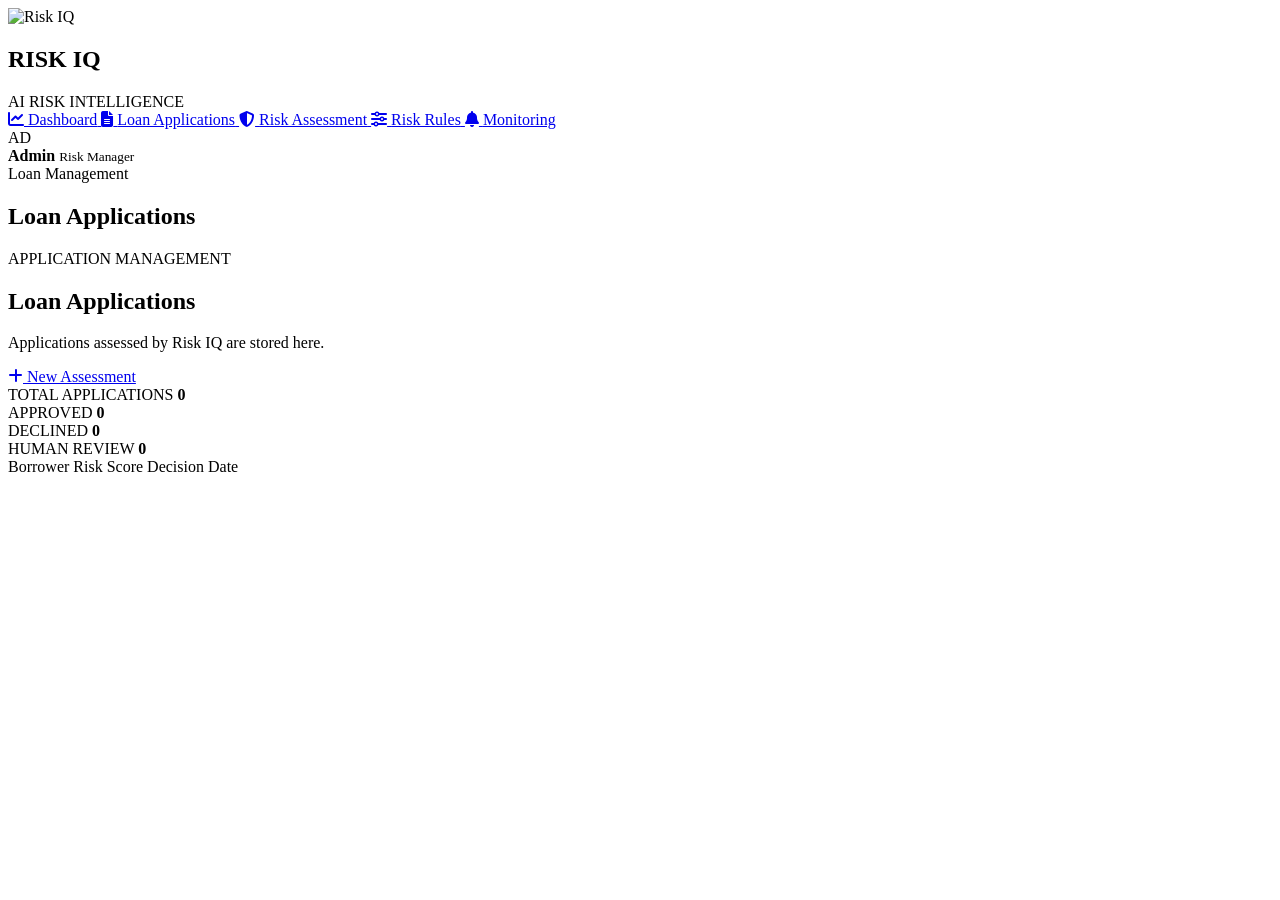
==== loan-applications.html @ 0416741c "Add loan applications HTML page" ====
<!DOCTYPE html>
<html lang="en">

<head>

<meta charset="UTF-8">
<meta name="viewport" content="width=device-width, initial-scale=1.0">

<title>Risk IQ | Loan Applications</title>

<link rel="stylesheet" href="styles.css">

<link
rel="stylesheet"
href="https://cdnjs.cloudflare.com/ajax/libs/font-awesome/6.7.2/css/all.min.css"
>

</head>


<body>

<div class="app">


<aside class="sidebar">

<div class="brand">

<img src="logo.png" alt="Risk IQ">

<div>

<h1>RISK IQ</h1>

<span>AI RISK INTELLIGENCE</span>

</div>

</div>


<nav class="navigation">

<a href="index.html" class="nav-item">

<i class="fa-solid fa-chart-line"></i>

<span>Dashboard</span>

</a>


<a href="loan-applications.html" class="nav-item active">

<i class="fa-solid fa-file-lines"></i>

<span>Loan Applications</span>

</a>


<a href="risk-assessment.html" class="nav-item">

<i class="fa-solid fa-shield-halved"></i>

<span>Risk Assessment</span>

</a>


<a href="risk-rules.html" class="nav-item">

<i class="fa-solid fa-sliders"></i>

<span>Risk Rules</span>

</a>


<a href="monitoring.html" class="nav-item">

<i class="fa-solid fa-bell"></i>

<span>Monitoring</span>

</a>

</nav>


<div class="sidebar-bottom">

<div class="admin-profile">

<div class="avatar">AD</div>

<div>

<strong>Admin</strong>

<small>Risk Manager</small>

</div>

</div>

</div>

</aside>



<main class="main">


<header class="topbar">

<div class="page-title">

<div class="breadcrumb">
Loan Management
</div>

<h2>Loan Applications</h2>

</div>

</header>



<section class="content">


<div class="page-header">

<div>

<p class="eyebrow">
APPLICATION MANAGEMENT
</p>

<h1>Loan Applications</h1>

<p>
Applications assessed by Risk IQ are stored here.
</p>

</div>


<a
href="risk-assessment.html"
class="primary-button"
>

<i class="fa-solid fa-plus"></i>

New Assessment

</a>

</div>



<div class="analytics-kpis">

<div class="analytics-card">

<span>TOTAL APPLICATIONS</span>

<strong id="totalApplications">
0
</strong>

</div>


<div class="analytics-card">

<span>APPROVED</span>

<strong id="approvedApplications">
0
</strong>

</div>


<div class="analytics-card">

<span>DECLINED</span>

<strong id="declinedApplications">
0
</strong>

</div>


<div class="analytics-card">

<span>HUMAN REVIEW</span>

<strong id="reviewApplications">
0
</strong>

</div>

</div>



<div class="comparison-panel">

<div class="comparison-head">

<span>Borrower</span>

<span>Risk Score</span>

<span>Decision</span>

<span>Date</span>

</div>


<div id="applicationList">

</div>

</div>


</section>

</main>

</div>


<script src="storage.js"></script>

<script src="loan-applications.js"></script>

</body>

</html>
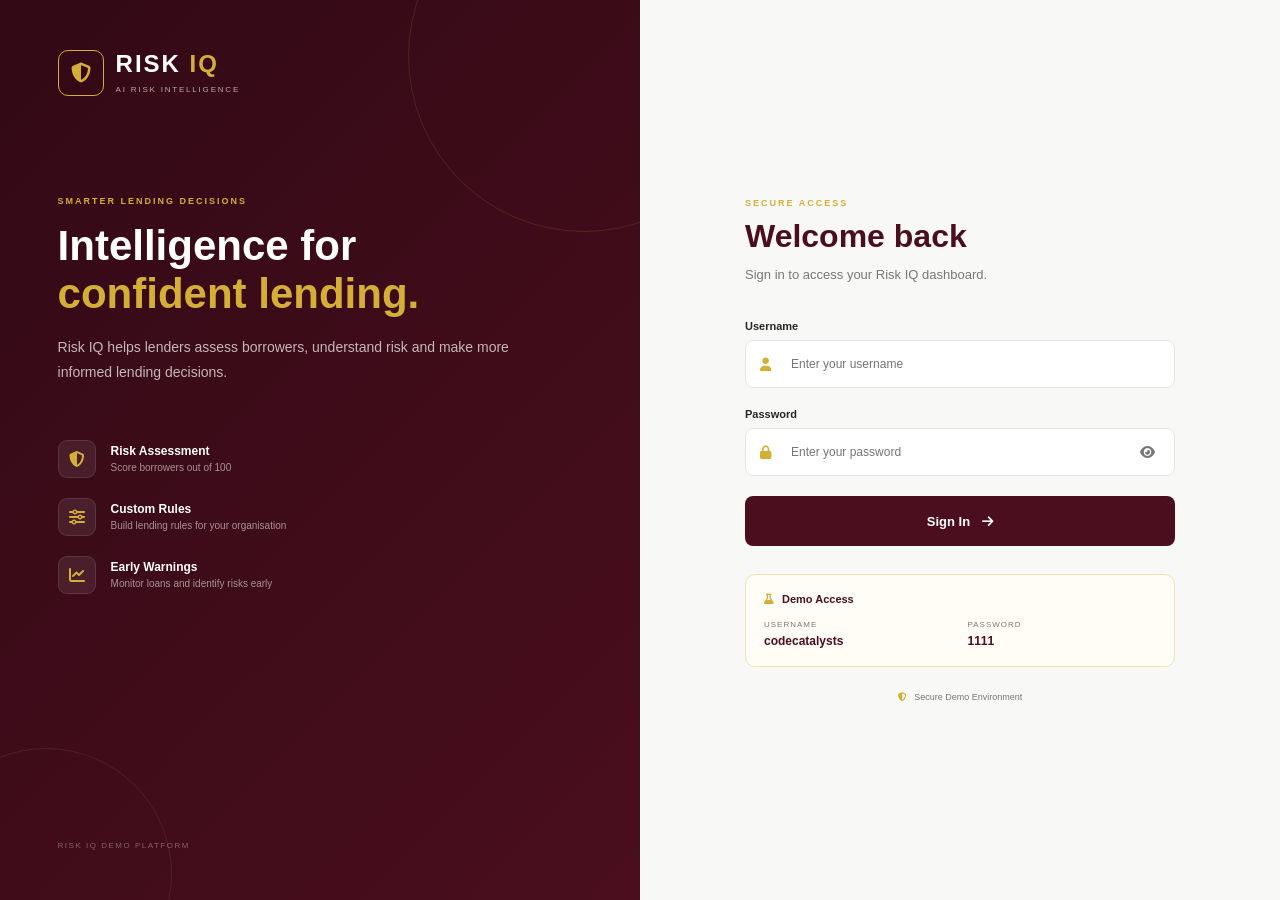
==== commit ede96842: "Update stylesheet link to loan-applications.css" ====
--- a/loan-applications.html
+++ b/loan-applications.html
@@ -8,7 +8,7 @@
 
 <title>Risk IQ | Loan Applications</title>
 
-<link rel="stylesheet" href="styles.css">
+<link rel="stylesheet" href="loan-applications.css">
 
 <link
 rel="stylesheet"
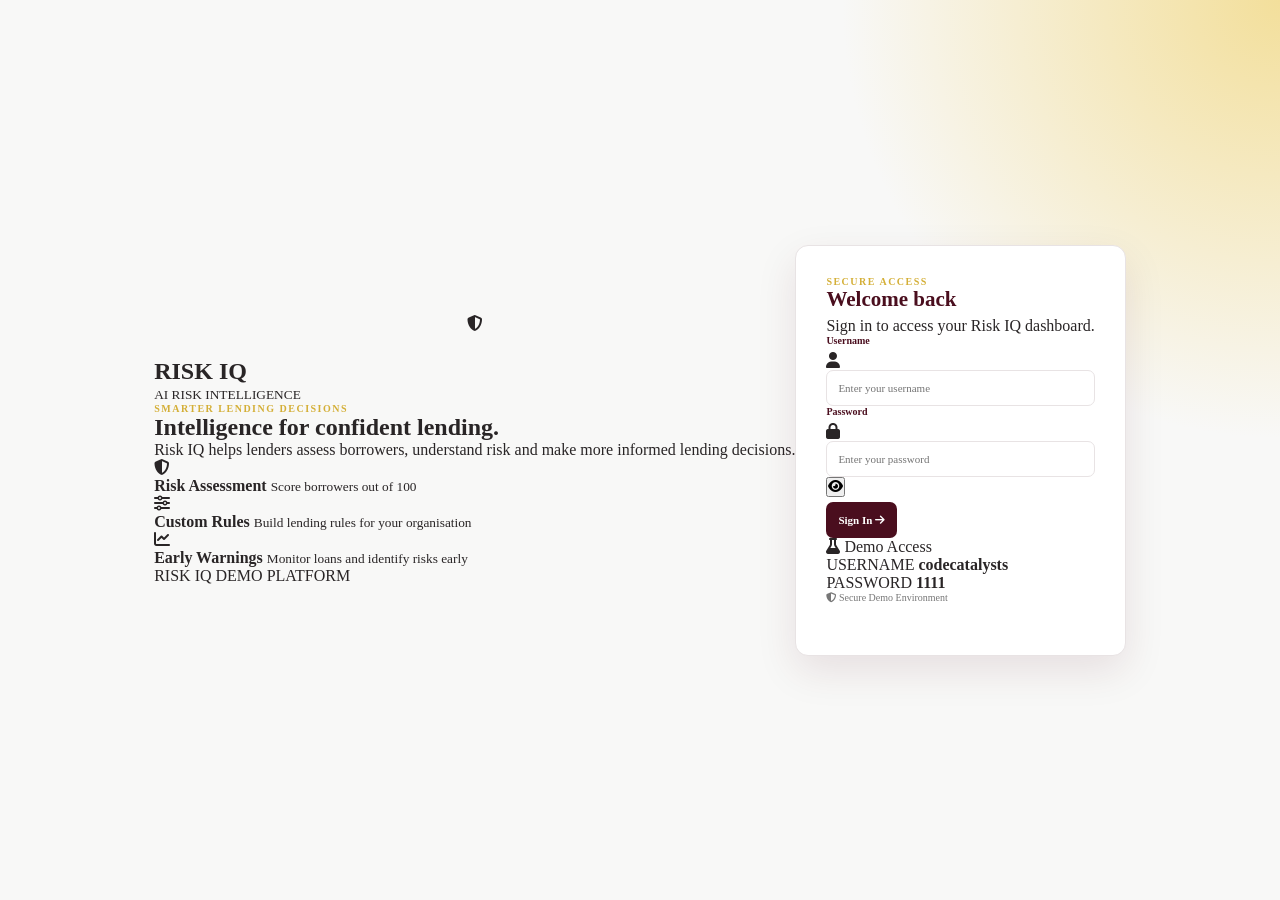
==== commit 903d6599: "Update stylesheet link to loan-application.css" ====
--- a/loan-applications.html
+++ b/loan-applications.html
@@ -8,7 +8,7 @@
 
 <title>Risk IQ | Loan Applications</title>
 
-<link rel="stylesheet" href="loan-applications.css">
+<link rel="stylesheet" href="loan-application.css">
 
 <link
 rel="stylesheet"
--- a/loan-application.css
+++ b/loan-application.css
@@ -0,0 +1,28 @@
+/* ================= STATUS ================= */
+
+.status {
+    font-size: 8px;
+    padding: 5px 8px;
+    border-radius: 20px;
+}
+
+.status.good {
+    background: #edf7f1;
+    color: var(--green);
+}
+
+/* ADD THESE */
+
+.status.bad {
+    background: #fff0f0;
+    color: var(--red);
+}
+
+.status.review {
+    background: #fff8df;
+    color: #876d14;
+}
+
+.empty-state {
+    grid-column: 1 / -1;
+}
